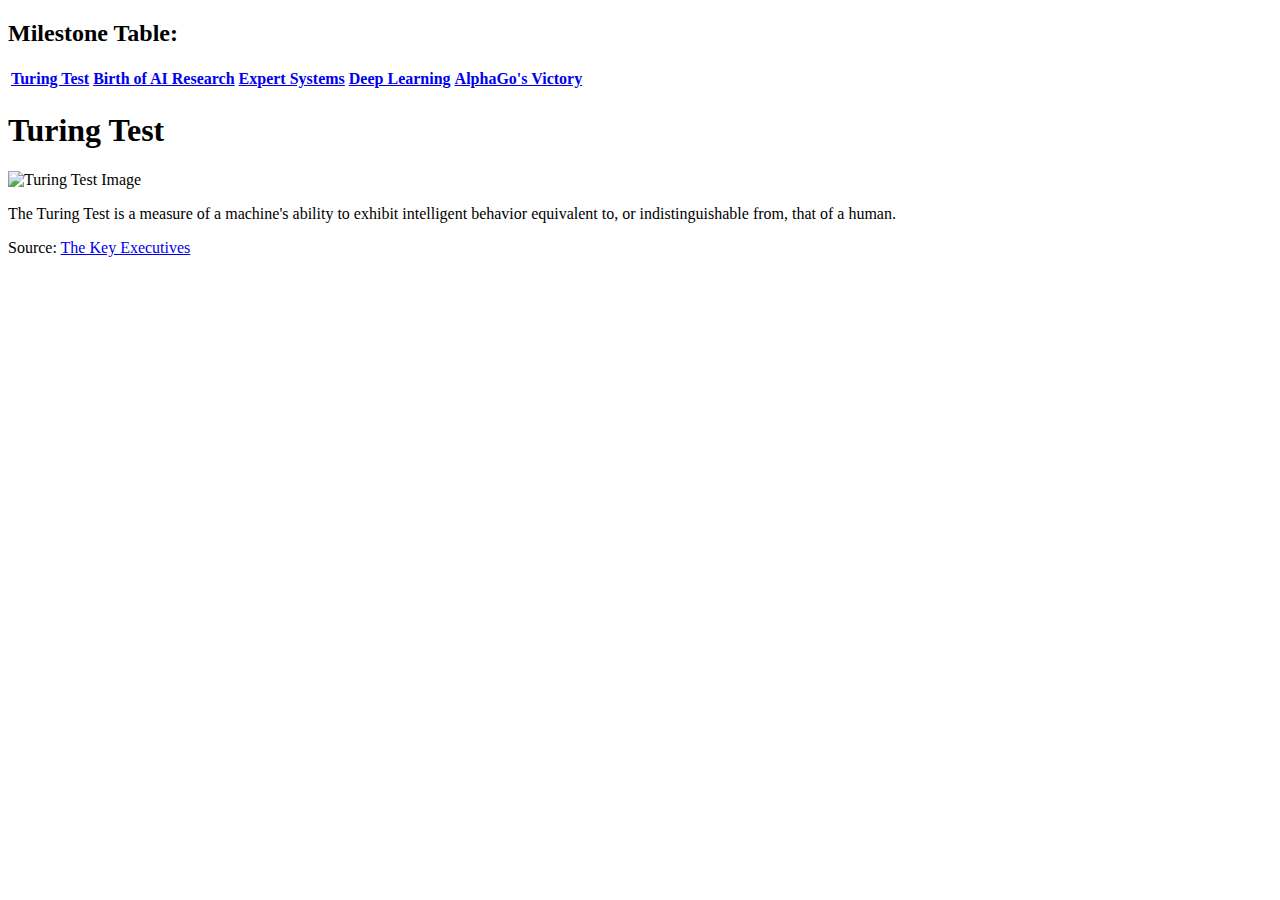
==== index.html @ 9bb323c7 "Update index.html" ====
<!DOCTYPE html>
<html lang="en">
<head> <h2>Milestone Table:</h2>
<table>
    <tr>
        <th><a href="turing_test.html">Turing Test</a></th>
        <th><a href="birth_of_ai_research.html">Birth of AI Research</a></th>
        <th><a href="expert_systems.html">Expert Systems</a></th>
        <th><a href="deep_learning.html">Deep Learning</a></th>
        <th><a href="alphagos_victory.html">AlphaGo's Victory</a></th>
    </tr>
</table>
    <meta charset="UTF-8">
    <meta name="viewport" content="width=device-width, initial-scale=1.0">
    <title>Turing Test</title>
    <link rel="stylesheet" href="styles.css">
</head>
<body>
    <div class="header">
        <h1 class="milestone">Turing Test</h1>
    </div>
    <div class="main">
        <img src="turing_test_image.jpg" alt="Turing Test Image">
        <p>The Turing Test is a measure of a machine's ability to exhibit intelligent behavior equivalent to, or indistinguishable from, that of a human.</p>
    </div>
    <div class="footer">
        <p>Source: <a href="https://www.thekeyexecutives.com/2021/03/10/father-of-computer-science-alan-turing-leaves-legacy-of-technical-innovation-at-princeton/">The Key Executives</a></p>
    </div>
</body>
</html>
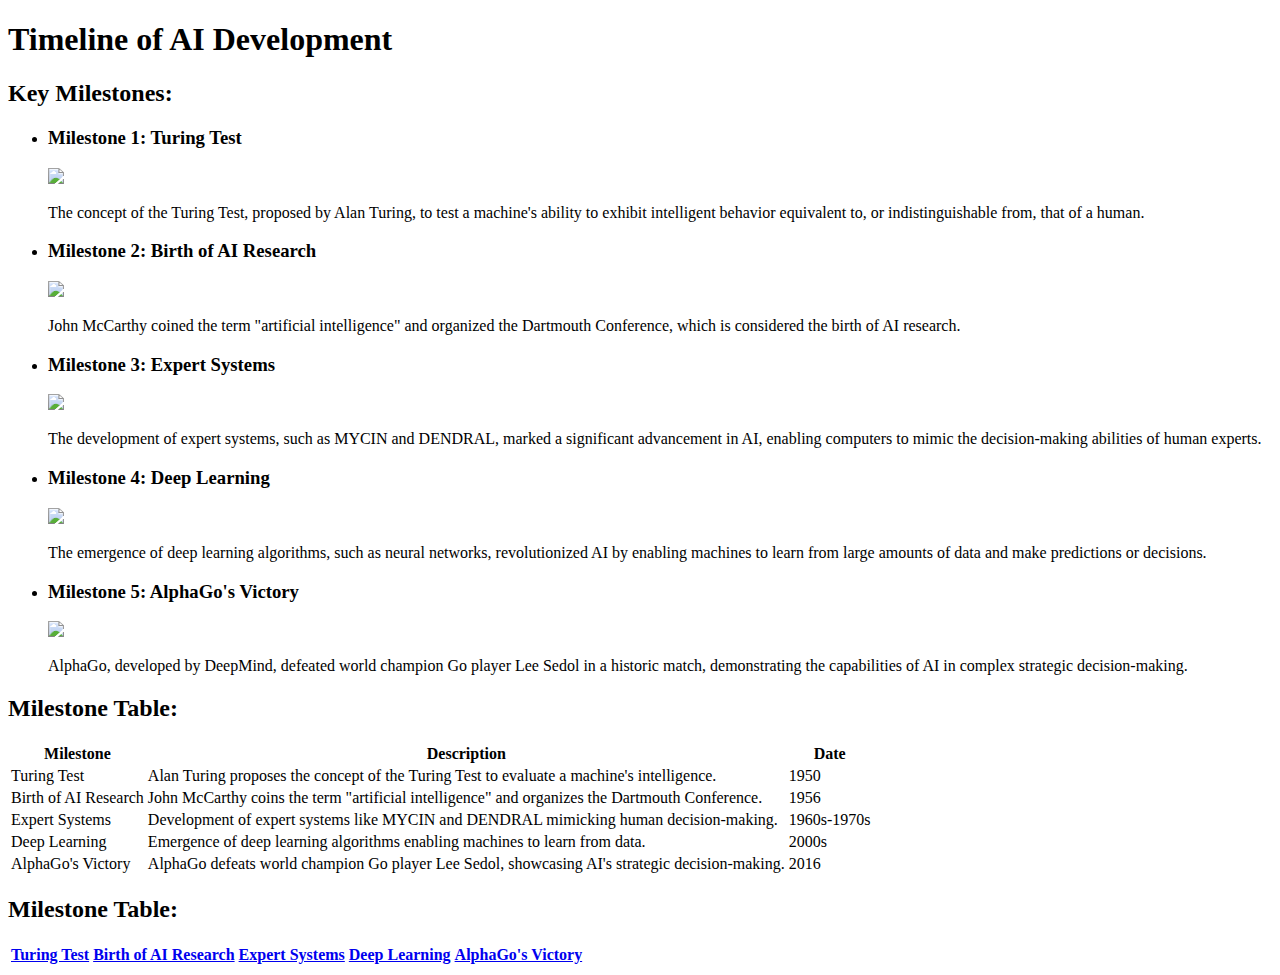
==== commit ecaafe10: "Update index.html" ====
--- a/index.html
+++ b/index.html
@@ -1,6 +1,76 @@
 <!DOCTYPE html>
 <html lang="en">
-<head> <h2>Milestone Table:</h2>
+<head>
+    <meta charset="UTF-8">
+    <meta name="viewport" content="width=device-width, initial-scale=1.0">
+    <title>Timeline of AI Development</title>
+   
+</head>
+<body>
+    <h1 id="Timeline of AI Development">Timeline of AI Development</h1>
+<h2>Key Milestones:</h2>
+    <ul>
+        <li class="milestone">
+            <h3>Milestone 1: Turing Test</h3>
+           <a href="https://www.thekeyexecutives.com/2021/03/10/father-of-computer-science-alan-turing-leaves-legacy-of-technical-innovation-at-princeton/"> <img src="https://www.thoughtco.com/thmb/YJrEa97afMREamU_dj85OLkBFoA=/768x0/filters:no_upscale():max_bytes(150000):strip_icc()/alanturing-5b85aa874cedfd0025bf4240.png"></a alt="Alan Turing" title="Alan Turing" width="200">
+            <p>The concept of the Turing Test, proposed by Alan Turing, to test a machine's ability to exhibit intelligent behavior equivalent to, or indistinguishable from, that of a human.</p>
+        </li>
+        <li class="milestone">
+            <h3>Milestone 2: Birth of AI Research</h3>
+           <a href="https://www.thecrazyprogrammer.com/2022/09/john-mccarthy-biography.html"><img src="https://static.independent.co.uk/s3fs-public/styles/article_small/public/thumbnails/image/2011/10/31/20/48-John-McCarthy-AP.jpg"></a alt="John McCarthy" title="John McCarthy" width="200">
+            <p>John McCarthy coined the term "artificial intelligence" and organized the Dartmouth Conference, which is considered the birth of AI research.</p>
+        </li>
+        <li class="milestone">
+            <h3>Milestone 3: Expert Systems</h3>
+           <a href="https://www.techspot.com/news/89405-proposed-eu-regulations-aim-restrict-ai-use-based.html"><img src="https://history-computer.com/wp-content/uploads/2021/10/Artificial-Intelligence-header-768x401.jpg"></a alt="Expert System" title="Expert System" width="200">
+            <p>The development of expert systems, such as MYCIN and DENDRAL, marked a significant advancement in AI, enabling computers to mimic the decision-making abilities of human experts.</p>
+        </li>
+        <li class="milestone">
+            <h3>Milestone 4: Deep Learning</h3>
+           <a href="https://www.researchgate.net/figure/Basic-construction-of-AI-system-Argility-2018_fig4_341757051"><img src="https://www.zekiah.com/wp-content/uploads/2019/12/deep-learning-blog-post.png"></a alt="Deep Learning" title="Deep Learning" width="200">
+            <p>The emergence of deep learning algorithms, such as neural networks, revolutionized AI by enabling machines to learn from large amounts of data and make predictions or decisions.</p>
+        </li>
+        <li class="milestone">
+            <h3>Milestone 5: AlphaGo's Victory</h3>
+           <a href="https://time.com/4252312/googles-artificial-intelligence-beats-legendary-go-player/"><img src="https://d.ibtimes.co.uk/en/full/1498358/lee-sedol-loses.jpg"></a alt="AlphaGo" title="AlphaGo" width="200">
+            <p>AlphaGo, developed by DeepMind, defeated world champion Go player Lee Sedol in a historic match, demonstrating the capabilities of AI in complex strategic decision-making.</p>
+        </li>
+    </ul>
+
+
+    <h2>Milestone Table:</h2>
+    <table>
+        <tr>
+            <th>Milestone</th>
+            <th>Description</th>
+            <th>Date</th>
+        </tr>
+        <tr>
+            <td>Turing Test</td>
+            <td>Alan Turing proposes the concept of the Turing Test to evaluate a machine's intelligence.</td>
+            <td>1950</td>
+        </tr>
+        <tr>
+            <td>Birth of AI Research</td>
+            <td>John McCarthy coins the term "artificial intelligence" and organizes the Dartmouth Conference.</td>
+            <td>1956</td>
+        </tr>
+        <tr>
+            <td>Expert Systems</td>
+            <td>Development of expert systems like MYCIN and DENDRAL mimicking human decision-making.</td>
+            <td>1960s-1970s</td>
+        </tr>
+        <tr>
+            <td>Deep Learning</td>
+            <td>Emergence of deep learning algorithms enabling machines to learn from data.</td>
+            <td>2000s</td>
+        </tr>
+        <tr>
+            <td>AlphaGo's Victory</td>
+            <td>AlphaGo defeats world champion Go player Lee Sedol, showcasing AI's strategic decision-making.</td>
+            <td>2016</td>
+        </tr>
+    </table><h2>Milestone Table:</h2>
 <table>
     <tr>
         <th><a href="turing_test.html">Turing Test</a></th>
@@ -10,25 +80,8 @@
         <th><a href="alphagos_victory.html">AlphaGo's Victory</a></th>
     </tr>
 </table>
-    <meta charset="UTF-8">
-    <meta name="viewport" content="width=device-width, initial-scale=1.0">
-    <title>Turing Test</title>
-    <link rel="stylesheet" href="styles.css">
-</head>
-<body>
-    <div class="header">
-        <h1 class="milestone">Turing Test</h1>
-    </div>
-    <div class="main">
-        <img src="turing_test_image.jpg" alt="Turing Test Image">
-        <p>The Turing Test is a measure of a machine's ability to exhibit intelligent behavior equivalent to, or indistinguishable from, that of a human.</p>
-    </div>
-    <div class="footer">
-        <p>Source: <a href="https://www.thekeyexecutives.com/2021/03/10/father-of-computer-science-alan-turing-leaves-legacy-of-technical-innovation-at-princeton/">The Key Executives</a></p>
-    </div>
 </body>
 </html>
-
 
 
 
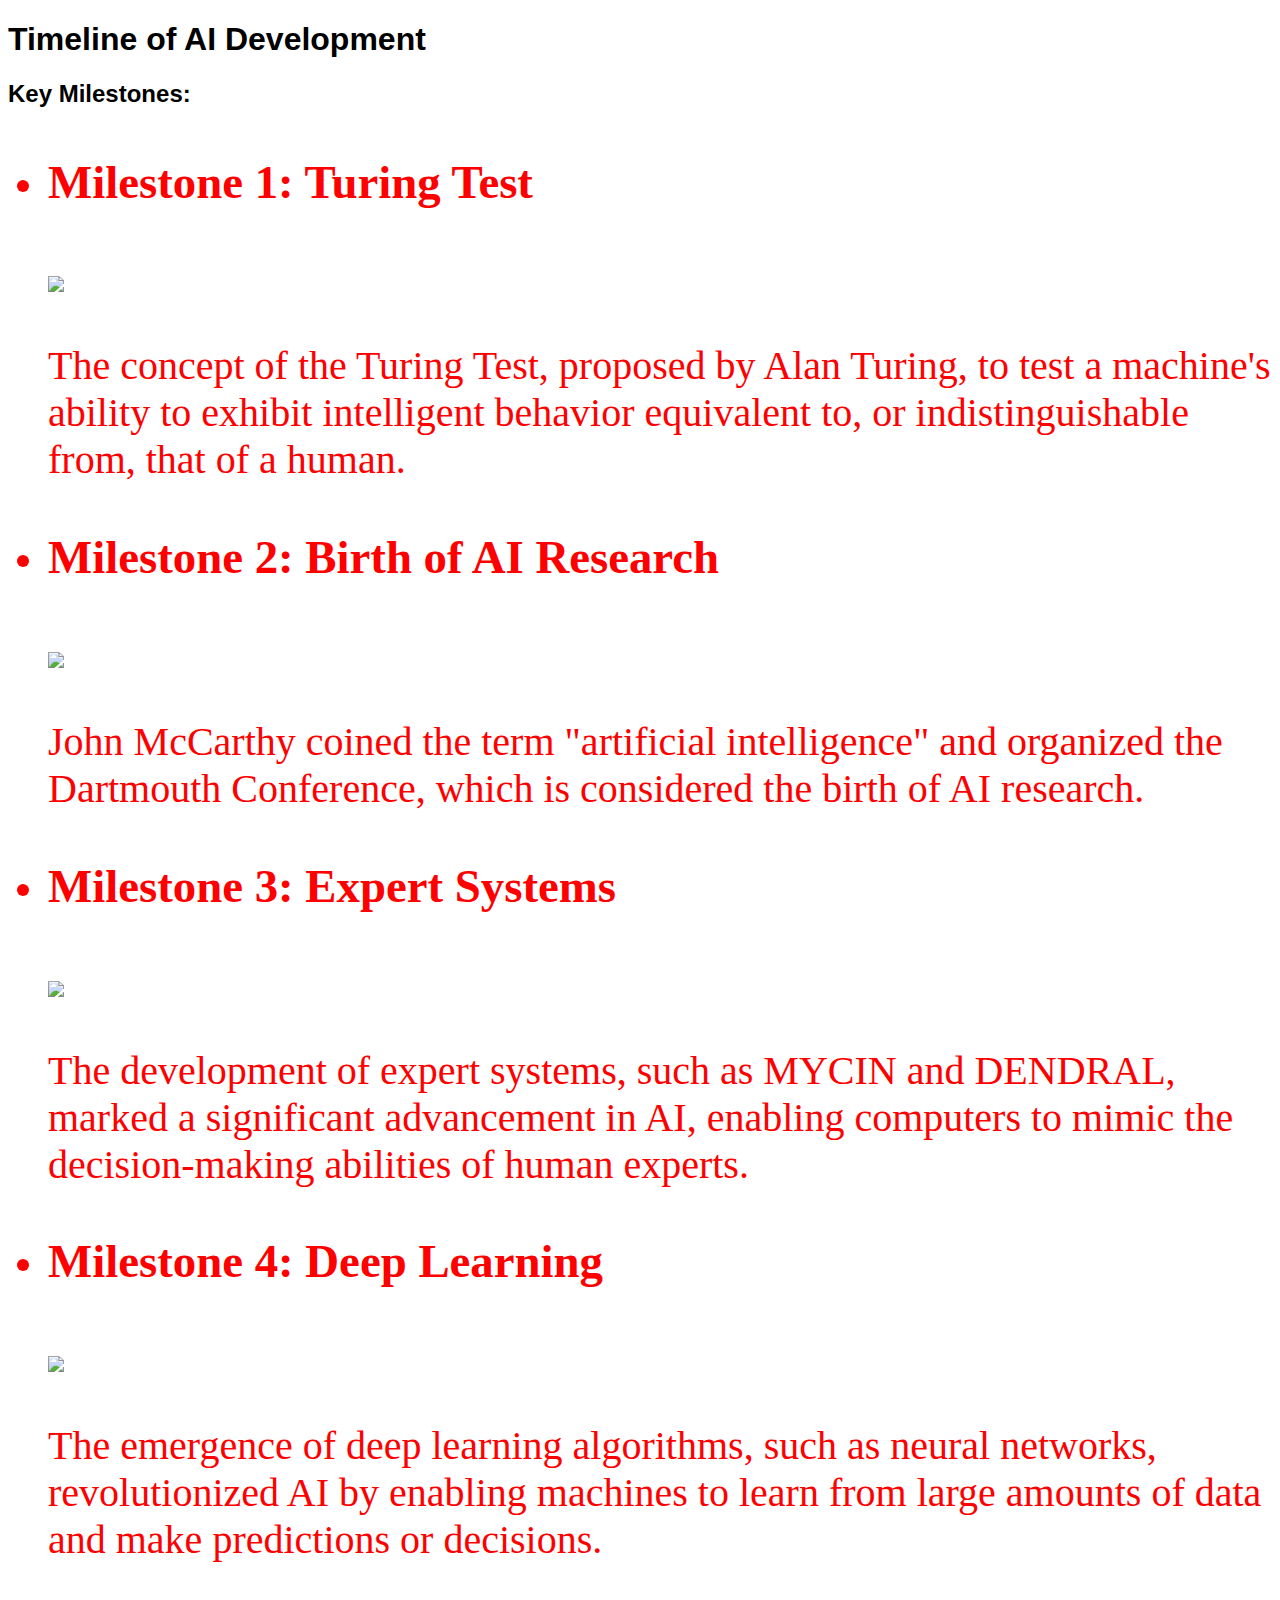
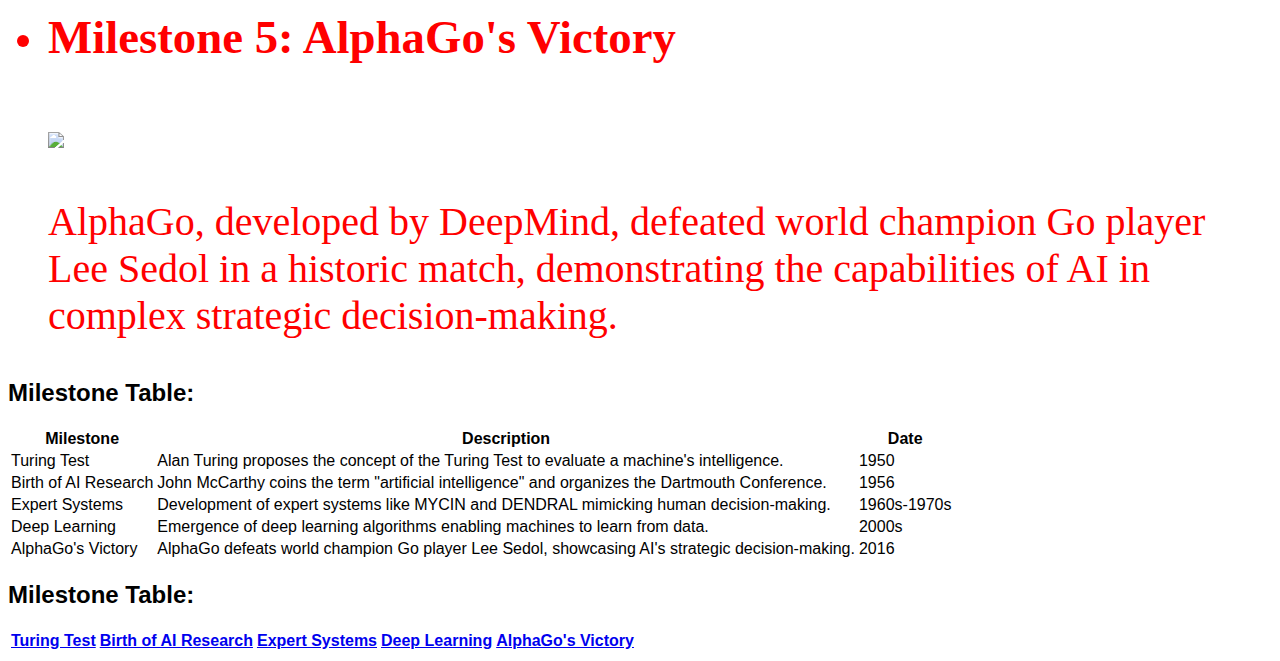
==== commit 675498d0: "g" ====
--- a/index.html
+++ b/index.html
@@ -3,9 +3,9 @@
 <head>
     <meta charset="UTF-8">
     <meta name="viewport" content="width=device-width, initial-scale=1.0">
-    <title>Timeline of AI Development</title>
-   
-</head>
+    <title>Timeline of AI Development</title>    
+    <link rel="stylesheet" href="styles.css">
+   </head>
 <body>
     <h1 id="Timeline of AI Development">Timeline of AI Development</h1>
 <h2>Key Milestones:</h2>
--- a/styles.css
+++ b/styles.css
@@ -0,0 +1,54 @@
+/* General styles */
+body {
+    font-family: Arial, sans-serif;
+}
+
+/* Header styles */
+.header {
+    text-align: center;
+    animation: colorChange 1s infinite alternate;
+}
+
+.milestone {
+    color: red;
+    font-size: 40px;
+    font-family: fantasy;
+}
+
+@keyframes colorChange {
+    0% {
+        color: red;
+    }
+    100% {
+        color: skyblue;
+    }
+}
+
+/* Main styles */
+.main {
+    text-align: center;
+}
+
+.main img {
+    display: block;
+    margin: 0 auto;
+    border-radius: 50%;
+    width: 200px;
+}
+
+/* Footer styles */
+.footer {
+    text-align: center;
+}
+
+.footer a {
+    color: blue;
+    text-decoration: none;
+}
+
+.footer a:hover {
+    text-decoration: underline;
+}
+
+
+        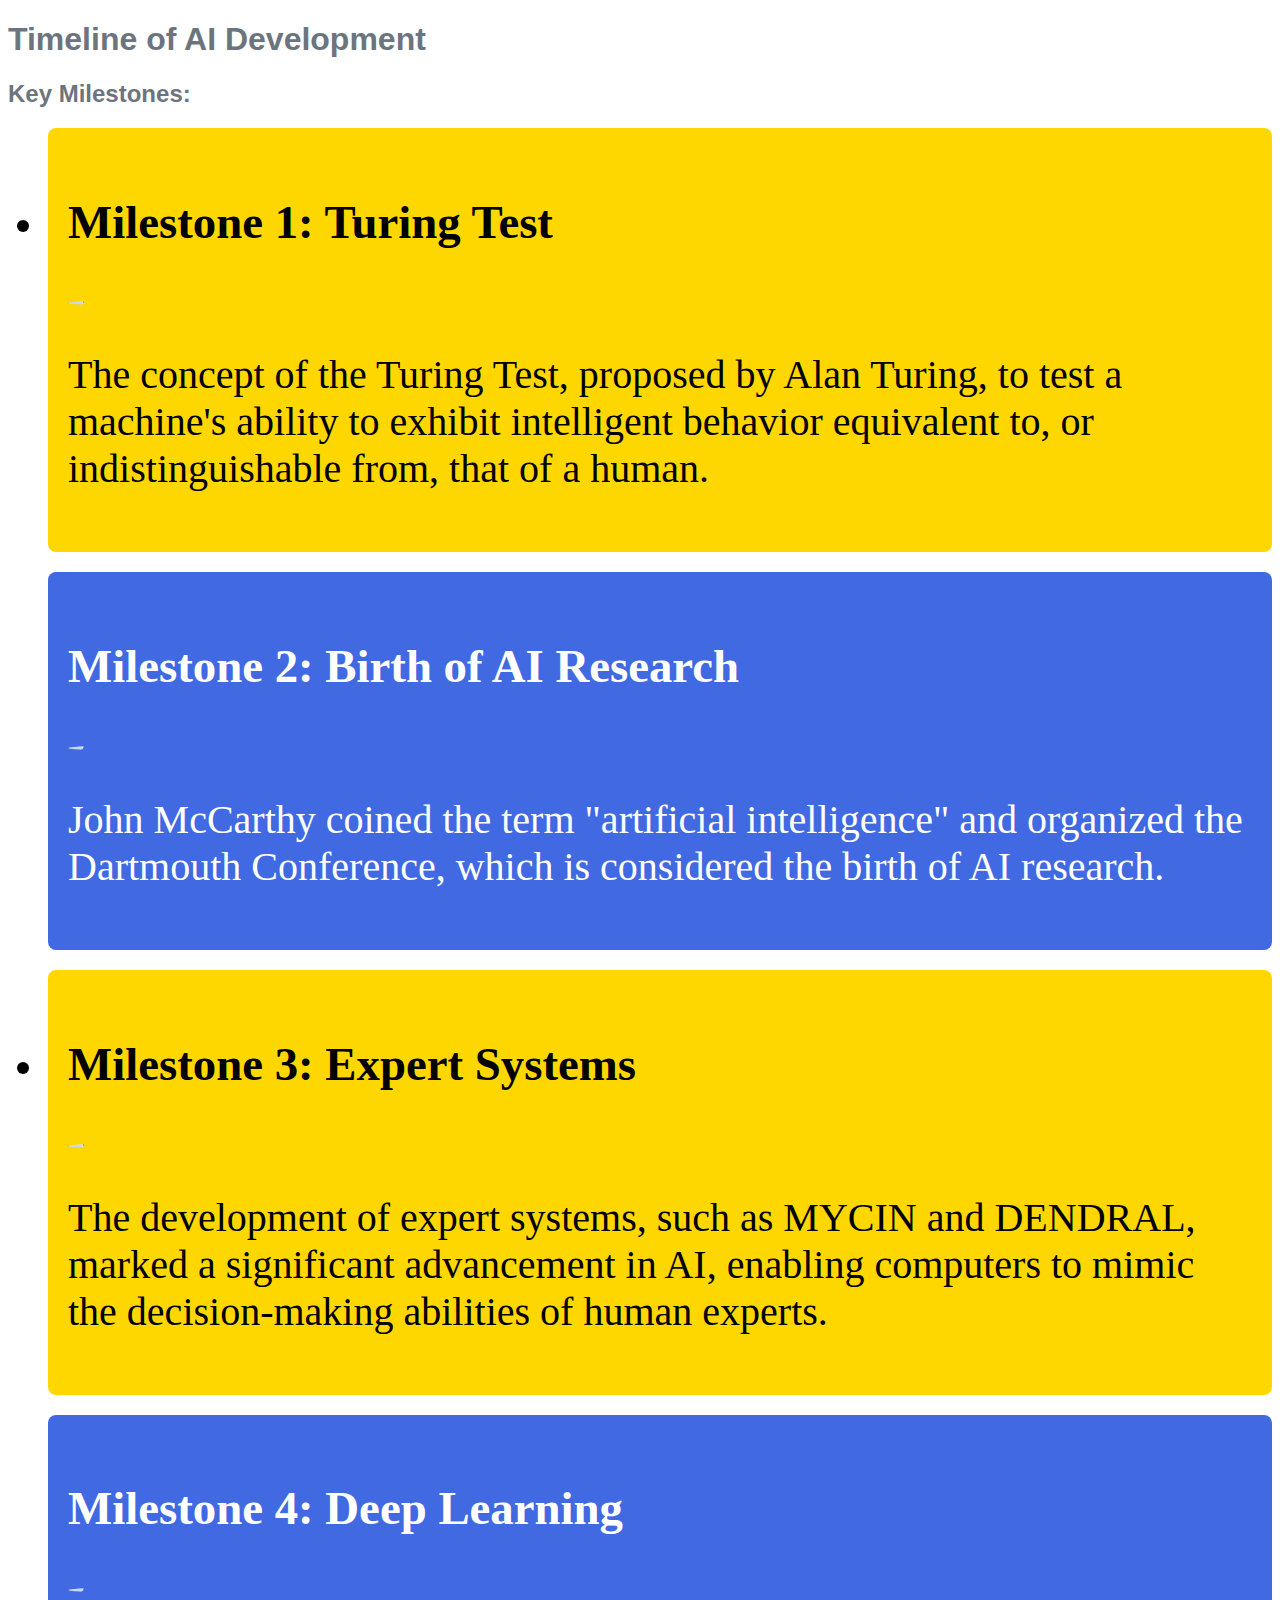
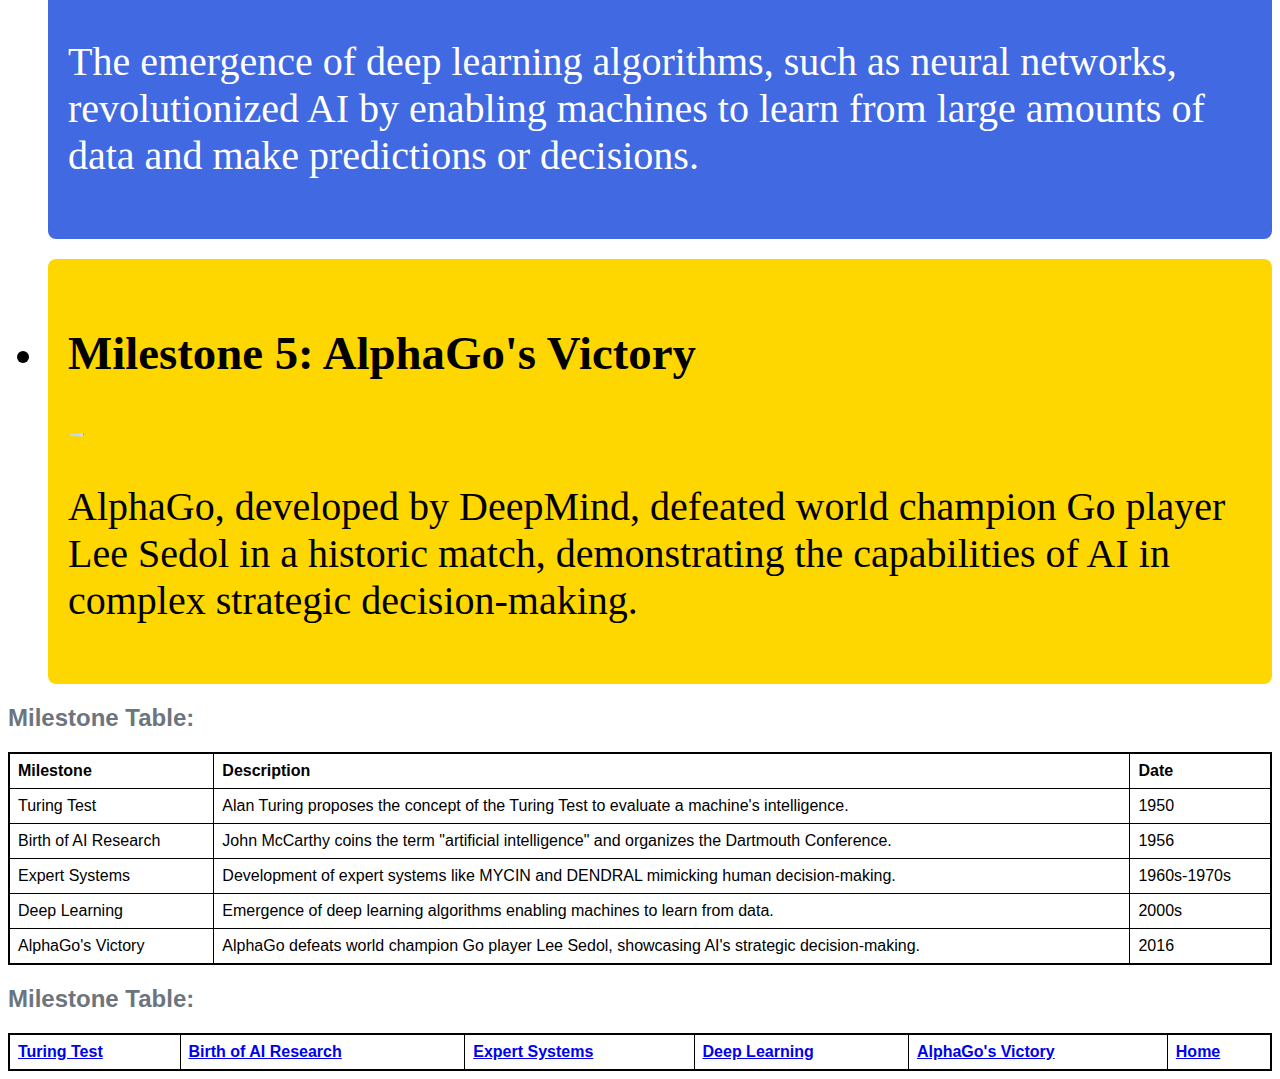
==== commit 55d62342: "kill" ====
--- a/index.html
+++ b/index.html
@@ -78,6 +78,7 @@
         <th><a href="expert_systems.html">Expert Systems</a></th>
         <th><a href="deep_learning.html">Deep Learning</a></th>
         <th><a href="alphagos_victory.html">AlphaGo's Victory</a></th>
+        <th><a href="index.html">Home</a></th>
     </tr>
 </table>
 </body>
--- a/styles.css
+++ b/styles.css
@@ -48,7 +48,45 @@
 
 .footer a:hover {
     text-decoration: underline;
+}   body {
+    font-family: Arial, sans-serif;
+}
+h1, h2 {
+    color: #6c757d; /* Dark gray */
+}
+/* Styles for milestones */
+.milestone {
+    padding: 20px;
+    margin-bottom: 20px;
+    border-radius: 8px;
+}
+.milestone:nth-child(odd) {
+    background-color: #ffd700; /* Gold */
+    color: #000; /* Black */
+}
+.milestone:nth-child(even) {
+    background-color: #4169e1; /* Royal Blue */
+    color: #fff; /* White */
+}
+/* Styles for images */
+.milestone img {
+    display: block;
+    margin: 0 auto;
+    border-radius: 50%;
+}
+/* Styles for the table */
+table {
+    border: 2px solid #000; /* Black */
+    border-collapse: collapse;
+    width: 100%;
+    margin-top: 20px;
+}
+th, td {
+    border: 1px solid #000; /* Black */
+    padding: 8px;
+    text-align: left;
 }
 
 
+
         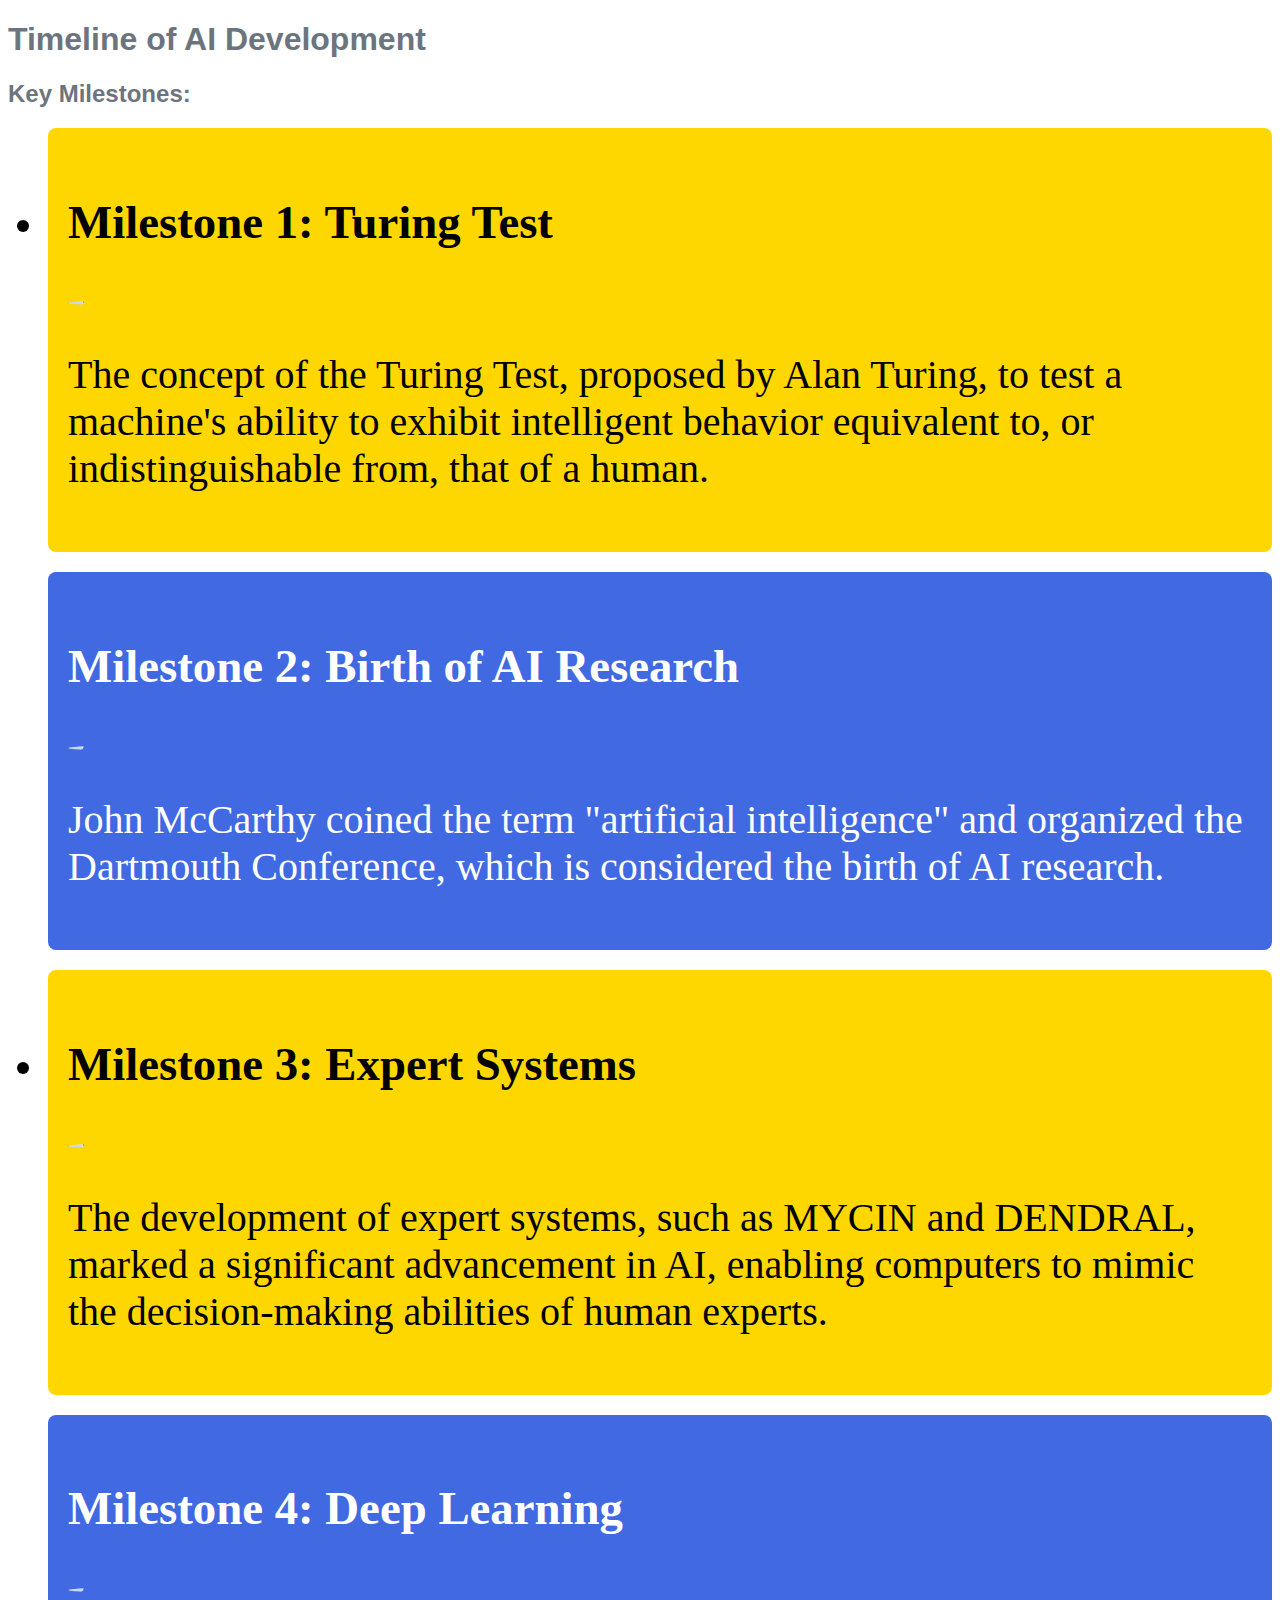
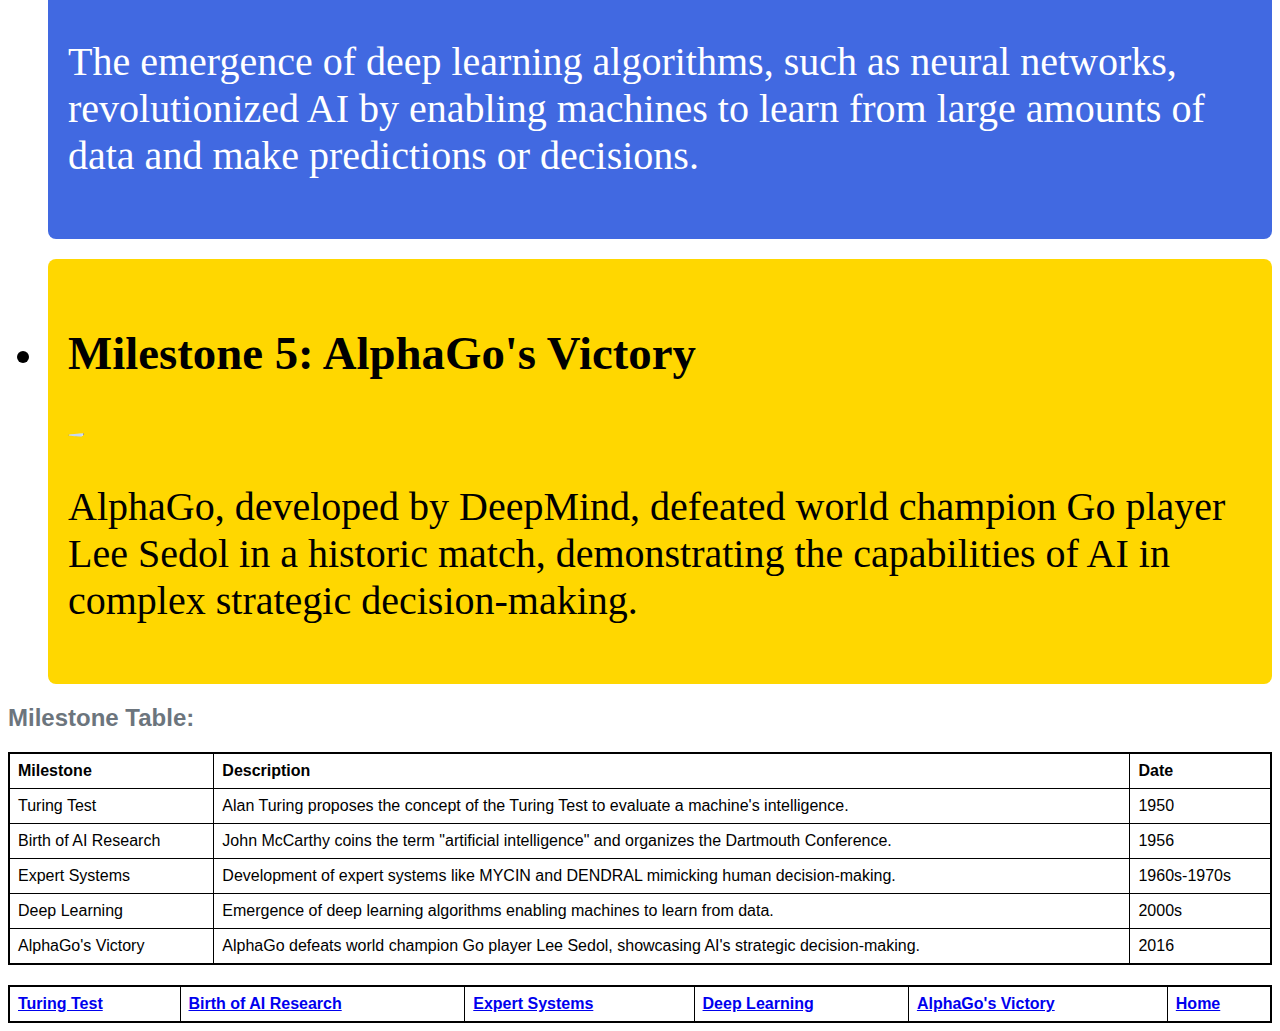
==== commit 1f3091b8: "j" ====
--- a/index.html
+++ b/index.html
@@ -38,6 +38,7 @@
     </ul>
 
 
+    
     <h2>Milestone Table:</h2>
     <table>
         <tr>
@@ -70,7 +71,7 @@
             <td>AlphaGo defeats world champion Go player Lee Sedol, showcasing AI's strategic decision-making.</td>
             <td>2016</td>
         </tr>
-    </table><h2>Milestone Table:</h2>
+    </table>
 <table>
     <tr>
         <th><a href="turing_test.html">Turing Test</a></th>
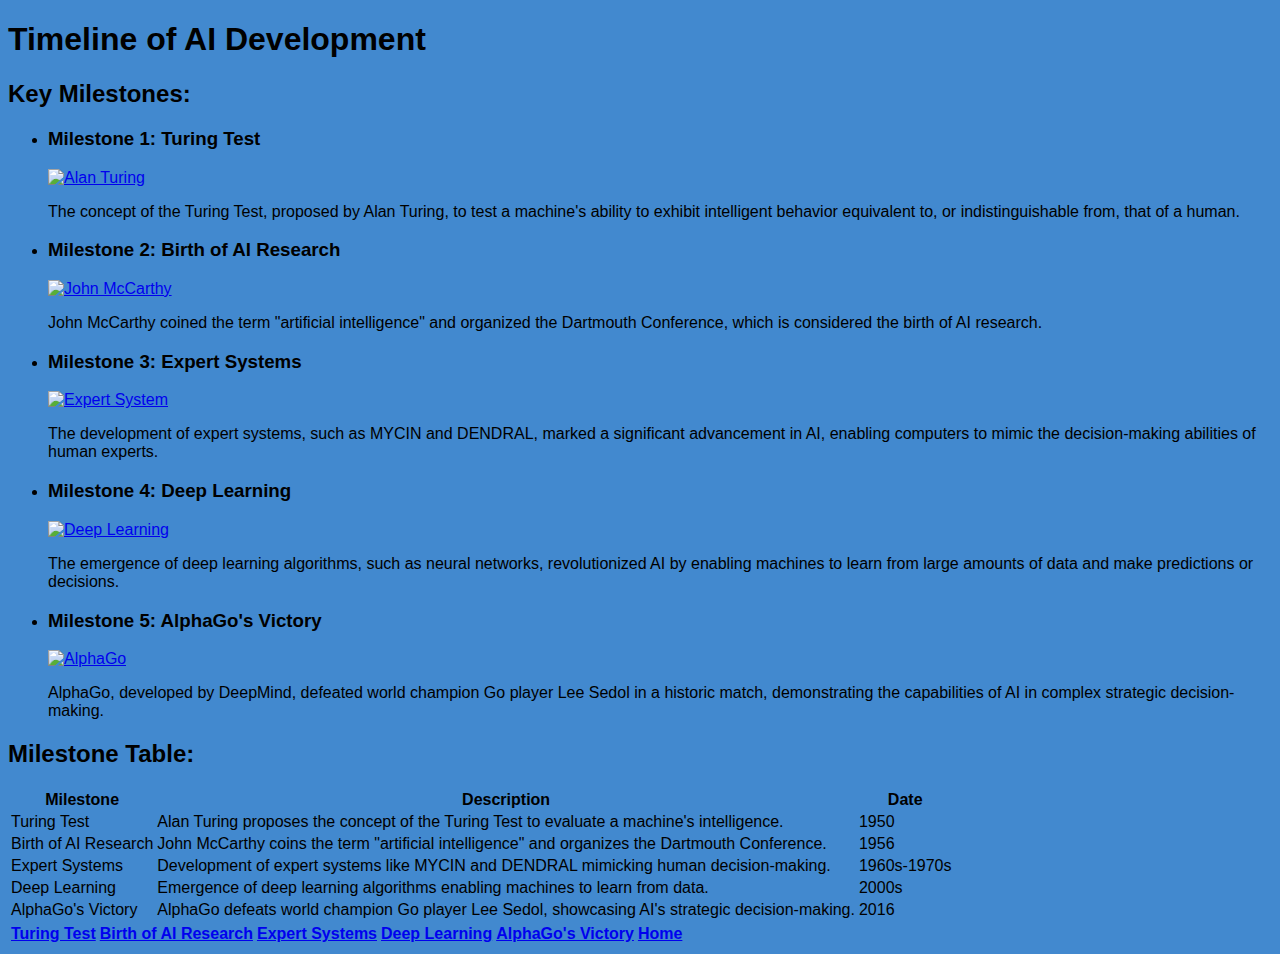
==== commit 299fb843: "lol" ====
--- a/index.html
+++ b/index.html
@@ -4,86 +4,95 @@
     <meta charset="UTF-8">
     <meta name="viewport" content="width=device-width, initial-scale=1.0">
     <title>Timeline of AI Development</title>    
+    <link href="https://cdn.jsdelivr.net/npm/bootstrap@5.1.3/dist/css/bootstrap.min.css" rel="stylesheet" integrity="sha384-1BmE4kWBq78iYhFldvKuhfTAU6auU8tT94WrHftjDbrCEXSU1oBoqyl2QvZ6jIW3" crossorigin="anonymous">
     <link rel="stylesheet" href="styles.css">
-   </head>
+</head>
 <body>
     <h1 id="Timeline of AI Development">Timeline of AI Development</h1>
-<h2>Key Milestones:</h2>
+    <h2>Key Milestones:</h2>
     <ul>
         <li class="milestone">
             <h3>Milestone 1: Turing Test</h3>
-           <a href="https://www.thekeyexecutives.com/2021/03/10/father-of-computer-science-alan-turing-leaves-legacy-of-technical-innovation-at-princeton/"> <img src="https://www.thoughtco.com/thmb/YJrEa97afMREamU_dj85OLkBFoA=/768x0/filters:no_upscale():max_bytes(150000):strip_icc()/alanturing-5b85aa874cedfd0025bf4240.png"></a alt="Alan Turing" title="Alan Turing" width="200">
+            <a href="https://www.thekeyexecutives.com/2021/03/10/father-of-computer-science-alan-turing-leaves-legacy-of-technical-innovation-at-princeton/"><img src="https://www.thoughtco.com/thmb/YJrEa97afMREamU_dj85OLkBFoA=/768x0/filters:no_upscale():max_bytes(150000):strip_icc()/alanturing-5b85aa874cedfd0025bf4240.png" alt="Alan Turing" title="Alan Turing" width="200"></a>
             <p>The concept of the Turing Test, proposed by Alan Turing, to test a machine's ability to exhibit intelligent behavior equivalent to, or indistinguishable from, that of a human.</p>
         </li>
         <li class="milestone">
             <h3>Milestone 2: Birth of AI Research</h3>
-           <a href="https://www.thecrazyprogrammer.com/2022/09/john-mccarthy-biography.html"><img src="https://static.independent.co.uk/s3fs-public/styles/article_small/public/thumbnails/image/2011/10/31/20/48-John-McCarthy-AP.jpg"></a alt="John McCarthy" title="John McCarthy" width="200">
+            <a href="https://www.thecrazyprogrammer.com/2022/09/john-mccarthy-biography.html"><img src="https://static.independent.co.uk/s3fs-public/styles/article_small/public/thumbnails/image/2011/10/31/20/48-John-McCarthy-AP.jpg" alt="John McCarthy" title="John McCarthy" width="200"></a>
             <p>John McCarthy coined the term "artificial intelligence" and organized the Dartmouth Conference, which is considered the birth of AI research.</p>
         </li>
         <li class="milestone">
             <h3>Milestone 3: Expert Systems</h3>
-           <a href="https://www.techspot.com/news/89405-proposed-eu-regulations-aim-restrict-ai-use-based.html"><img src="https://history-computer.com/wp-content/uploads/2021/10/Artificial-Intelligence-header-768x401.jpg"></a alt="Expert System" title="Expert System" width="200">
+            <a href="https://www.techspot.com/news/89405-proposed-eu-regulations-aim-restrict-ai-use-based.html"><img src="https://history-computer.com/wp-content/uploads/2021/10/Artificial-Intelligence-header-768x401.jpg" alt="Expert System" title="Expert System" width="200"></a>
             <p>The development of expert systems, such as MYCIN and DENDRAL, marked a significant advancement in AI, enabling computers to mimic the decision-making abilities of human experts.</p>
         </li>
         <li class="milestone">
             <h3>Milestone 4: Deep Learning</h3>
-           <a href="https://www.researchgate.net/figure/Basic-construction-of-AI-system-Argility-2018_fig4_341757051"><img src="https://www.zekiah.com/wp-content/uploads/2019/12/deep-learning-blog-post.png"></a alt="Deep Learning" title="Deep Learning" width="200">
+            <a href="https://www.researchgate.net/figure/Basic-construction-of-AI-system-Argility-2018_fig4_341757051"><img src="https://www.zekiah.com/wp-content/uploads/2019/12/deep-learning-blog-post.png" alt="Deep Learning" title="Deep Learning" width="200"></a>
             <p>The emergence of deep learning algorithms, such as neural networks, revolutionized AI by enabling machines to learn from large amounts of data and make predictions or decisions.</p>
         </li>
         <li class="milestone">
             <h3>Milestone 5: AlphaGo's Victory</h3>
-           <a href="https://time.com/4252312/googles-artificial-intelligence-beats-legendary-go-player/"><img src="https://d.ibtimes.co.uk/en/full/1498358/lee-sedol-loses.jpg"></a alt="AlphaGo" title="AlphaGo" width="200">
+            <a href="https://time.com/4252312/googles-artificial-intelligence-beats-legendary-go-player/"><img src="https://d.ibtimes.co.uk/en/full/1498358/lee-sedol-loses.jpg" alt="AlphaGo" title="AlphaGo" width="200"></a>
             <p>AlphaGo, developed by DeepMind, defeated world champion Go player Lee Sedol in a historic match, demonstrating the capabilities of AI in complex strategic decision-making.</p>
         </li>
     </ul>
 
+    <h2>Milestone Table:</h2>
+    <table class="table table-striped">
+        <thead>
+            <tr>
+                <th>Milestone</th>
+                <th>Description</th>
+                <th>Date</th>
+            </tr>
+        </thead>
+        <tbody>
+            <tr>
+                <td>Turing Test</td>
+                <td>Alan Turing proposes the concept of the Turing Test to evaluate a machine's intelligence.</td>
+                <td>1950</td>
+            </tr>
+            <tr>
+                <td>Birth of AI Research</td>
+                <td>John McCarthy coins the term "artificial intelligence" and organizes the Dartmouth Conference.</td>
+                <td>1956</td>
+            </tr>
+            <tr>
+                <td>Expert Systems</td>
+                <td>Development of expert systems like MYCIN and DENDRAL mimicking human decision-making.</td>
+                <td>1960s-1970s</td>
+            </tr>
+            <tr>
+                <td>Deep Learning</td>
+                <td>Emergence of deep learning algorithms enabling machines to learn from data.</td>
+                <td>2000s</td>
+            </tr>
+            <tr>
+                <td>AlphaGo's Victory</td>
+                <td>AlphaGo defeats world champion Go player Lee Sedol, showcasing AI's strategic decision-making.</td>
+                <td>2016</td>
+            </tr>
+        </tbody>
+    </table>
 
-    
-    <h2>Milestone Table:</h2>
     <table>
         <tr>
-            <th>Milestone</th>
-            <th>Description</th>
-            <th>Date</th>
-        </tr>
-        <tr>
-            <td>Turing Test</td>
-            <td>Alan Turing proposes the concept of the Turing Test to evaluate a machine's intelligence.</td>
-            <td>1950</td>
-        </tr>
-        <tr>
-            <td>Birth of AI Research</td>
-            <td>John McCarthy coins the term "artificial intelligence" and organizes the Dartmouth Conference.</td>
-            <td>1956</td>
-        </tr>
-        <tr>
-            <td>Expert Systems</td>
-            <td>Development of expert systems like MYCIN and DENDRAL mimicking human decision-making.</td>
-            <td>1960s-1970s</td>
-        </tr>
-        <tr>
-            <td>Deep Learning</td>
-            <td>Emergence of deep learning algorithms enabling machines to learn from data.</td>
-            <td>2000s</td>
-        </tr>
-        <tr>
-            <td>AlphaGo's Victory</td>
-            <td>AlphaGo defeats world champion Go player Lee Sedol, showcasing AI's strategic decision-making.</td>
-            <td>2016</td>
+            <th><a href="turing_test.html">Turing Test</a></th>
+            <th><a href="birth_of_ai_research.html">Birth of AI Research</a></th>
+            <th><a href="expert_systems.html">Expert Systems</a></th>
+            <th><a href="deep_learning.html">Deep Learning</a></th>
+            <th><a href="alphagos_victory.html">AlphaGo's Victory</a></th>
+            <th><a href="index.html">Home</a></th>
         </tr>
     </table>
-<table>
-    <tr>
-        <th><a href="turing_test.html">Turing Test</a></th>
-        <th><a href="birth_of_ai_research.html">Birth of AI Research</a></th>
-        <th><a href="expert_systems.html">Expert Systems</a></th>
-        <th><a href="deep_learning.html">Deep Learning</a></th>
-        <th><a href="alphagos_victory.html">AlphaGo's Victory</a></th>
-        <th><a href="index.html">Home</a></th>
-    </tr>
-</table>
+
+    <!-- Bootstrap JS -->
+    <script src="https://cdn.jsdelivr.net/npm/bootstrap@5.1.3/dist/js/bootstrap.bundle.min.js" integrity="sha384-ka7Sk0Gln4gmtz2MlQnikT1wXgYsOg+OMhuP+IlRH9sENBO0LRn5q+8nbTov4+1p" crossorigin="anonymous"></script>
 </body>
 </html>
+
+
 
 
 
--- a/styles.css
+++ b/styles.css
@@ -1,90 +1,93 @@
-/* General styles */
+/* Common styles */
 body {
-    font-family: Arial, sans-serif;
+    font-family: 'Segoe UI', Tahoma, Geneva, Verdana, sans-serif;
+    background-color: #4289cf;
 }
+
+
+.container {
+    padding: 20px;
+}
+
+
+/* Navbar styles */
+.navbar {
+    background-color: #4289cf;
+}
+
+
+.navbar .navbar-brand {
+    color: #4289cf;
+    font-weight: bold;
+}
+
+
+.navbar .navbar-nav .nav-link {
+    color: #4289cf;
+}
+
+
+.navbar .navbar-nav .nav-link:hover {
+    color: #4289cf;
+}
+
 
 /* Header styles */
 .header {
-    text-align: center;
-    animation: colorChange 1s infinite alternate;
-}
-
-.milestone {
-    color: red;
-    font-size: 40px;
-    font-family: fantasy;
-}
-
-@keyframes colorChange {
-    0% {
-        color: red;
-    }
-    100% {
-        color: skyblue;
-    }
-}
-
-/* Main styles */
-.main {
+    background-color: #343a40;
+    color: #ffffff;
+    padding: 20px;
     text-align: center;
 }
 
+
+.header h1 {
+    font-size: 2.5rem;
+    font-weight: bold;
+}
+
+
+/* Main content styles */
+.main {
+    margin-top: 50px;
+}
+
+
 .main img {
-    display: block;
-    margin: 0 auto;
-    border-radius: 50%;
-    width: 200px;
+    border-radius: 10px;
+    box-shadow: 0px 0px 10px 0px rgba(0, 255, 136, 0.5);
+    transition: transform 0.3s ease-in-out;
 }
+
+
+.main img:hover {
+    transform: scale(1.1);
+}
+
+
+.main p {
+    font-size: 1.2rem;
+    line-height: 1.6;
+    color: #495057;
+}
+
 
 /* Footer styles */
 .footer {
+    background-color: #343a40;
+    color: #ffffff;
+    padding: 20px;
     text-align: center;
 }
 
+
 .footer a {
-    color: blue;
-    text-decoration: none;
+    color: #ffffff;
 }
 
+
 .footer a:hover {
-    text-decoration: underline;
-}   body {
-    font-family: Arial, sans-serif;
-}
-h1, h2 {
-    color: #6c757d; /* Dark gray */
-}
-/* Styles for milestones */
-.milestone {
-    padding: 20px;
-    margin-bottom: 20px;
-    border-radius: 8px;
-}
-.milestone:nth-child(odd) {
-    background-color: #ffd700; /* Gold */
-    color: #000; /* Black */
-}
-.milestone:nth-child(even) {
-    background-color: #4169e1; /* Royal Blue */
-    color: #fff; /* White */
-}
-/* Styles for images */
-.milestone img {
-    display: block;
-    margin: 0 auto;
-    border-radius: 50%;
-}
-/* Styles for the table */
-table {
-    border: 2px solid #000; /* Black */
-    border-collapse: collapse;
-    width: 100%;
-    margin-top: 20px;
-}
-th, td {
-    border: 1px solid #000; /* Black */
-    padding: 8px;
-    text-align: left;
+    color: #f8f9fa;
 }
 
 
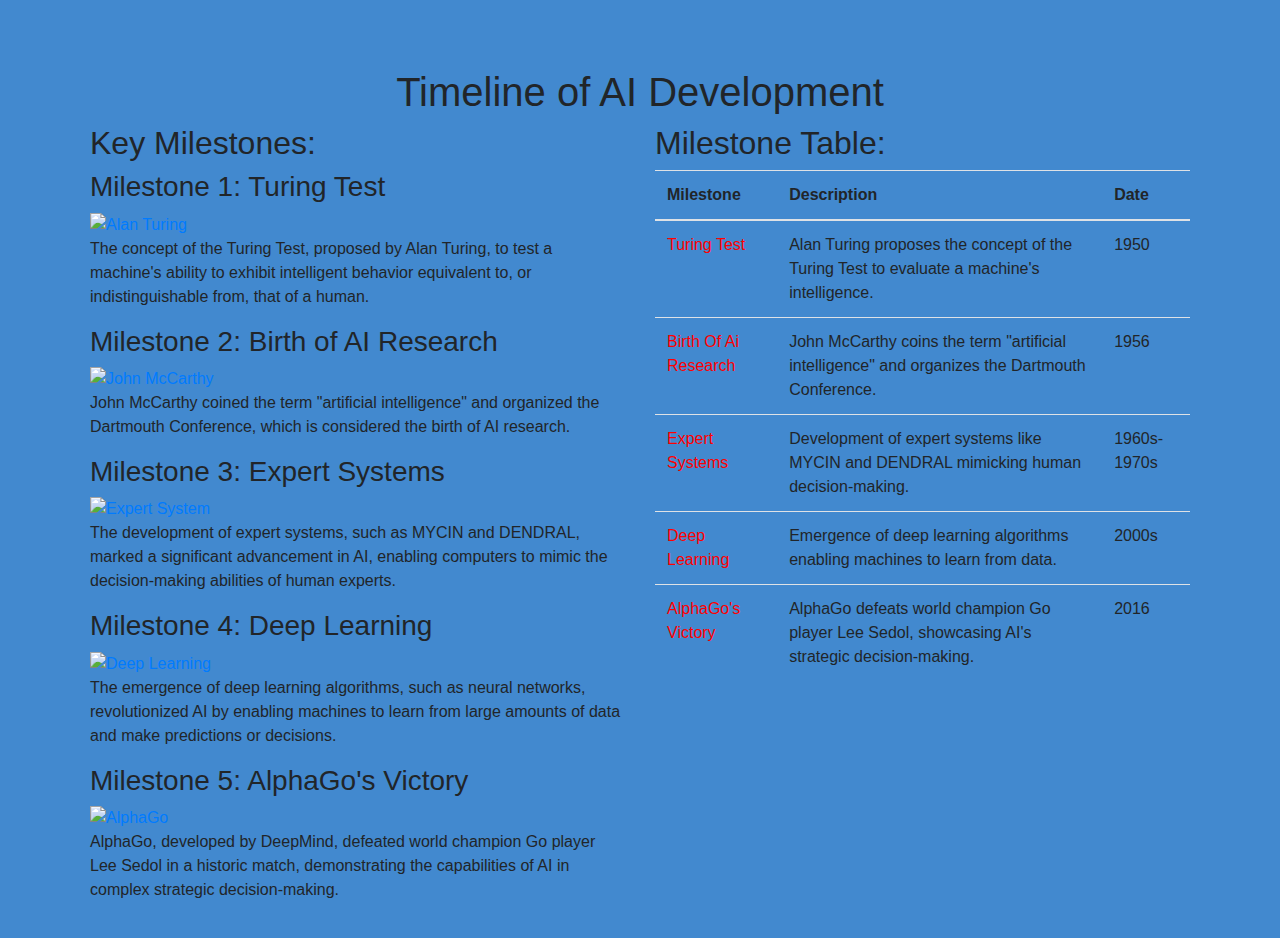
==== commit c90d6497: "r" ====
--- a/index.html
+++ b/index.html
@@ -1,95 +1,119 @@
 <!DOCTYPE html>
 <html lang="en">
+
+
 <head>
     <meta charset="UTF-8">
     <meta name="viewport" content="width=device-width, initial-scale=1.0">
-    <title>Timeline of AI Development</title>    
-    <link href="https://cdn.jsdelivr.net/npm/bootstrap@5.1.3/dist/css/bootstrap.min.css" rel="stylesheet" integrity="sha384-1BmE4kWBq78iYhFldvKuhfTAU6auU8tT94WrHftjDbrCEXSU1oBoqyl2QvZ6jIW3" crossorigin="anonymous">
+    <title>Timeline of AI Development</title>
+    <link href="https://stackpath.bootstrapcdn.com/bootstrap/4.5.2/css/bootstrap.min.css" rel="stylesheet">
     <link rel="stylesheet" href="styles.css">
 </head>
+
+
 <body>
-    <h1 id="Timeline of AI Development">Timeline of AI Development</h1>
-    <h2>Key Milestones:</h2>
-    <ul>
-        <li class="milestone">
-            <h3>Milestone 1: Turing Test</h3>
-            <a href="https://www.thekeyexecutives.com/2021/03/10/father-of-computer-science-alan-turing-leaves-legacy-of-technical-innovation-at-princeton/"><img src="https://www.thoughtco.com/thmb/YJrEa97afMREamU_dj85OLkBFoA=/768x0/filters:no_upscale():max_bytes(150000):strip_icc()/alanturing-5b85aa874cedfd0025bf4240.png" alt="Alan Turing" title="Alan Turing" width="200"></a>
-            <p>The concept of the Turing Test, proposed by Alan Turing, to test a machine's ability to exhibit intelligent behavior equivalent to, or indistinguishable from, that of a human.</p>
-        </li>
-        <li class="milestone">
-            <h3>Milestone 2: Birth of AI Research</h3>
-            <a href="https://www.thecrazyprogrammer.com/2022/09/john-mccarthy-biography.html"><img src="https://static.independent.co.uk/s3fs-public/styles/article_small/public/thumbnails/image/2011/10/31/20/48-John-McCarthy-AP.jpg" alt="John McCarthy" title="John McCarthy" width="200"></a>
-            <p>John McCarthy coined the term "artificial intelligence" and organized the Dartmouth Conference, which is considered the birth of AI research.</p>
-        </li>
-        <li class="milestone">
-            <h3>Milestone 3: Expert Systems</h3>
-            <a href="https://www.techspot.com/news/89405-proposed-eu-regulations-aim-restrict-ai-use-based.html"><img src="https://history-computer.com/wp-content/uploads/2021/10/Artificial-Intelligence-header-768x401.jpg" alt="Expert System" title="Expert System" width="200"></a>
-            <p>The development of expert systems, such as MYCIN and DENDRAL, marked a significant advancement in AI, enabling computers to mimic the decision-making abilities of human experts.</p>
-        </li>
-        <li class="milestone">
-            <h3>Milestone 4: Deep Learning</h3>
-            <a href="https://www.researchgate.net/figure/Basic-construction-of-AI-system-Argility-2018_fig4_341757051"><img src="https://www.zekiah.com/wp-content/uploads/2019/12/deep-learning-blog-post.png" alt="Deep Learning" title="Deep Learning" width="200"></a>
-            <p>The emergence of deep learning algorithms, such as neural networks, revolutionized AI by enabling machines to learn from large amounts of data and make predictions or decisions.</p>
-        </li>
-        <li class="milestone">
-            <h3>Milestone 5: AlphaGo's Victory</h3>
-            <a href="https://time.com/4252312/googles-artificial-intelligence-beats-legendary-go-player/"><img src="https://d.ibtimes.co.uk/en/full/1498358/lee-sedol-loses.jpg" alt="AlphaGo" title="AlphaGo" width="200"></a>
-            <p>AlphaGo, developed by DeepMind, defeated world champion Go player Lee Sedol in a historic match, demonstrating the capabilities of AI in complex strategic decision-making.</p>
-        </li>
-    </ul>
+    <div class="container mt-5">
+        <h1 class="text-center">Timeline of AI Development</h1>
+        <div class="row">
+            <div class="col-md-6">
+                <h2>Key Milestones:</h2>
+                <ul class="list-unstyled">
+                    <li class="milestone">
+                        <h3>Milestone 1: Turing Test</h3>
+                        <a href="turing_test.html" class="red-link">
+                        <a href="turing_test.html">
+                            <img src="https://www.thoughtco.com/thmb/YJrEa97afMREamU_dj85OLkBFoA=/768x0/filters:no_upscale():max_bytes(150000):strip_icc()/alanturing-5b85aa874cedfd0025bf4240.png" alt="Alan Turing" title="Alan Turing" width="200">
+                        </a>
+                        <p>The concept of the Turing Test, proposed by Alan Turing, to test a machine's ability to exhibit intelligent behavior equivalent to, or indistinguishable from, that of a human.</p>
+                    </li>
+                    <li class="milestone">
+                        <h3>Milestone 2: Birth of AI Research</h3>
+                        <a href="turing_test.html" class="red-link">
+                        <a href="birth_of_ai_research.html">
+                            <img src="https://static.independent.co.uk/s3fs-public/styles/article_small/public/thumbnails/image/2011/10/31/20/48-John-McCarthy-AP.jpg" alt="John McCarthy" title="John McCarthy" width="200">
+                        </a>
+                        <p>John McCarthy coined the term "artificial intelligence" and organized the Dartmouth Conference, which is considered the birth of AI research.</p>
+                    </li>
+                    <li class="milestone">
+                        <h3>Milestone 3: Expert Systems</h3>
+                        <a href="turing_test.html" class="red-link">
+                        <a href="expert_systems.html">
+                            <img src="https://history-computer.com/wp-content/uploads/2021/10/Artificial-Intelligence-header-768x401.jpg" alt="Expert System" title="Expert System" width="200">
+                        </a>
+                        <p>The development of expert systems, such as MYCIN and DENDRAL, marked a significant advancement in AI, enabling computers to mimic the decision-making abilities of human experts.</p>
+                    </li>
+                    <li class="milestone">
+                        <h3>Milestone 4: Deep Learning</h3>
+                        <a href="turing_test.html" class="red-link">
+                        <a href="deep_learning.html">
+                            <img src="https://www.zekiah.com/wp-content/uploads/2019/12/deep-learning-blog-post.png" alt="Deep Learning" title="Deep Learning" width="200">
+                        </a>
+                        <p>The emergence of deep learning algorithms, such as neural networks, revolutionized AI by enabling machines to learn from large amounts of data and make predictions or decisions.</p>
+                    </li>
+                    <li class="milestone">
+                        <h3>Milestone 5: AlphaGo's Victory</h3>
+                        <a href="turing_test.html" class="red-link">
+                        <a href="alphagos_victory.html">
+                            <img src="https://d.ibtimes.co.uk/en/full/1498358/lee-sedol-loses.jpg" alt="AlphaGo" title="AlphaGo" width="200">
+                        </a>
+                        <p>AlphaGo, developed by DeepMind, defeated world champion Go player Lee Sedol in a historic match, demonstrating the capabilities of AI in complex strategic decision-making.</p>
+                    </li>
+                </ul>
+            </div>
+            <div class="col-md-6">
+                <h2>Milestone Table:</h2>
+                <table class="table">
+                    <thead>
+                        <tr>
+                            <th>Milestone</th>
+                            <th>Description</th>
+                            <th>Date</th>
+                        </tr>
+                    </thead>
+                    <tbody>
+                        <tr>
+                            <td><a href="turing_test.html" class="red-link">Turing Test</a></td>
+                            
+                            <td>Alan Turing proposes the concept of the Turing Test to evaluate a machine's intelligence.</td>
+                            <td>1950</td>
+                        </tr>
+                        <tr>
+                            <td><a href="birth_of_ai_research.html" class="red-link">Birth Of Ai Research</a></td>
+                            
+                            <td>John McCarthy coins the term "artificial intelligence" and organizes the Dartmouth Conference.</td>
+                            <td>1956</td>
+                        </tr>
+                        <tr>
+                            <td><a href="expert_systems.html" class="red-link">Expert Systems</a></td>
+                            
+                            <td>Development of expert systems like MYCIN and DENDRAL mimicking human decision-making.</td>
+                            <td>1960s-1970s</td>
+                        </tr>
+                        <tr>
+                            <td><a href="turing_test.html" class="red-link">Deep Learning</a></td>
+                            
+                            <td>Emergence of deep learning algorithms enabling machines to learn from data.</td>
+                            <td>2000s</td>
+                        </tr>
+                        <tr>
+                            <td><a href="turing_test.html" class="red-link">AlphaGo's Victory</a></td>
+                            
+                            <td>AlphaGo defeats world champion Go player Lee Sedol, showcasing AI's strategic decision-making.</td>
+                            <td>2016</td>
+                        </tr>
+                    </tbody>
+                </table>
+            </div>
+        </div>
+    </div>
 
-    <h2>Milestone Table:</h2>
-    <table class="table table-striped">
-        <thead>
-            <tr>
-                <th>Milestone</th>
-                <th>Description</th>
-                <th>Date</th>
-            </tr>
-        </thead>
-        <tbody>
-            <tr>
-                <td>Turing Test</td>
-                <td>Alan Turing proposes the concept of the Turing Test to evaluate a machine's intelligence.</td>
-                <td>1950</td>
-            </tr>
-            <tr>
-                <td>Birth of AI Research</td>
-                <td>John McCarthy coins the term "artificial intelligence" and organizes the Dartmouth Conference.</td>
-                <td>1956</td>
-            </tr>
-            <tr>
-                <td>Expert Systems</td>
-                <td>Development of expert systems like MYCIN and DENDRAL mimicking human decision-making.</td>
-                <td>1960s-1970s</td>
-            </tr>
-            <tr>
-                <td>Deep Learning</td>
-                <td>Emergence of deep learning algorithms enabling machines to learn from data.</td>
-                <td>2000s</td>
-            </tr>
-            <tr>
-                <td>AlphaGo's Victory</td>
-                <td>AlphaGo defeats world champion Go player Lee Sedol, showcasing AI's strategic decision-making.</td>
-                <td>2016</td>
-            </tr>
-        </tbody>
-    </table>
 
-    <table>
-        <tr>
-            <th><a href="turing_test.html">Turing Test</a></th>
-            <th><a href="birth_of_ai_research.html">Birth of AI Research</a></th>
-            <th><a href="expert_systems.html">Expert Systems</a></th>
-            <th><a href="deep_learning.html">Deep Learning</a></th>
-            <th><a href="alphagos_victory.html">AlphaGo's Victory</a></th>
-            <th><a href="index.html">Home</a></th>
-        </tr>
-    </table>
+    <script src="https://code.jquery.com/jquery-3.5.1.slim.min.js"></script>
+    <script src="https://cdn.jsdelivr.net/npm/@popperjs/core@2.5.4/dist/umd/popper.min.js"></script>
+    <script src="https://stackpath.bootstrapcdn.com/bootstrap/4.5.2/js/bootstrap.min.js"></script>
+</body>
 
-    <!-- Bootstrap JS -->
-    <script src="https://cdn.jsdelivr.net/npm/bootstrap@5.1.3/dist/js/bootstrap.bundle.min.js" integrity="sha384-ka7Sk0Gln4gmtz2MlQnikT1wXgYsOg+OMhuP+IlRH9sENBO0LRn5q+8nbTov4+1p" crossorigin="anonymous"></script>
-</body>
+
 </html>
 
 
--- a/styles.css
+++ b/styles.css
@@ -91,5 +91,9 @@
 }
 
 
+.red-link {
+    color: red;
+}
+
 
         